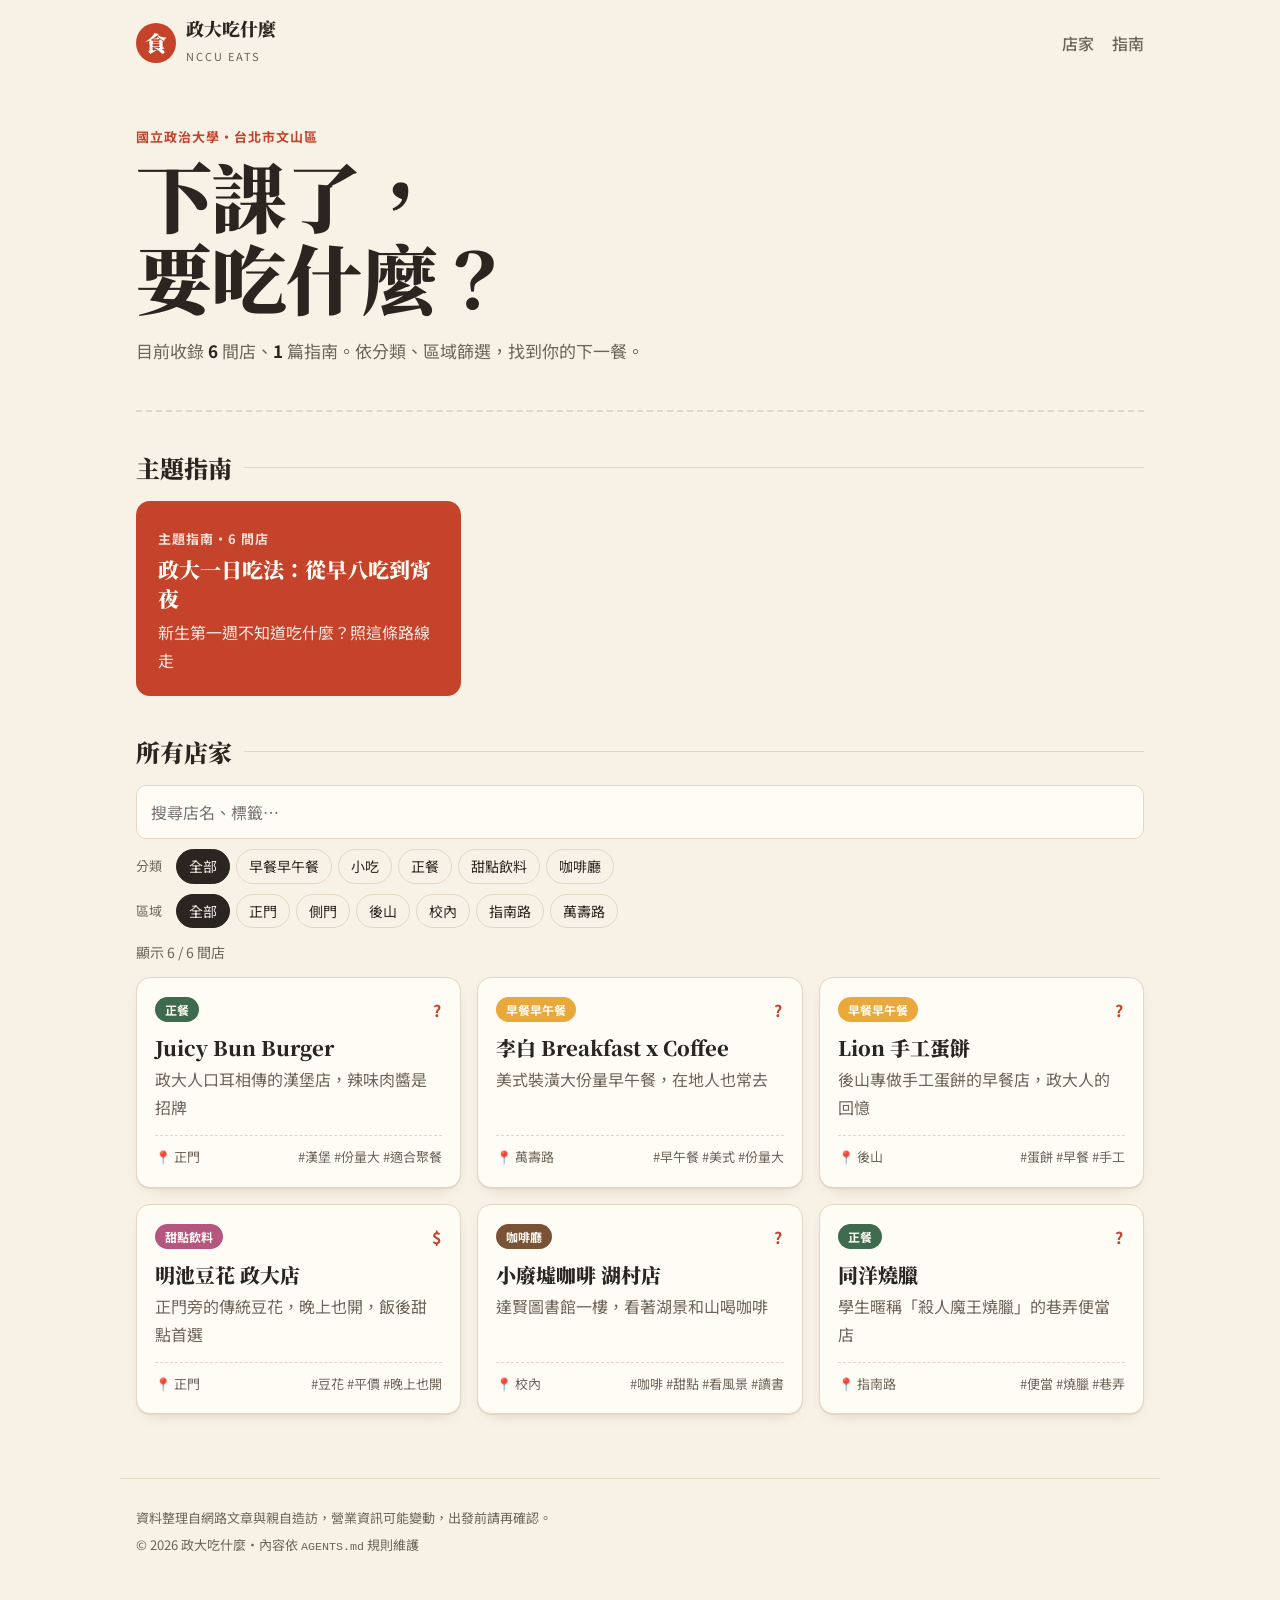
==== docs/index.html @ 663b3f47 "Update NCCU Eats site" ====
<!doctype html>
<html lang="zh-Hant-TW">
<head>
<meta charset="utf-8">
<meta name="viewport" content="width=device-width, initial-scale=1">
<title>政大吃什麼 NCCU Eats</title>
<meta name="description" content="政大周邊美食整理：依分類、區域找到下一餐。">
<link rel="preconnect" href="https://fonts.googleapis.com">
<link rel="preconnect" href="https://fonts.gstatic.com" crossorigin>
<link href="https://fonts.googleapis.com/css2?family=Noto+Sans+TC:wght@400;500;700&family=Noto+Serif+TC:wght@600;900&display=swap" rel="stylesheet">
<link rel="stylesheet" href="assets/style.css">
</head>
<body>
<header class="site-header">
  <a class="brand" href="index.html"><span class="brand-mark">食</span><span><b>政大吃什麼</b><small>NCCU Eats</small></span></a>
  <nav><a href="index.html#shops">店家</a><a href="index.html#guides">指南</a></nav>
</header>
<main>

<section class="hero">
  <p class="kicker">國立政治大學・台北市文山區</p>
  <h1>下課了，<br>要吃什麼？</h1>
  <p class="lead">目前收錄 <b>6</b> 間店、<b>1</b> 篇指南。依分類、區域篩選，找到你的下一餐。</p>
</section>

<section id="guides" class="section">
  <h2 class="section-title">主題指南</h2>
  <div class="guide-grid"><a class="guide-card" href="guides/one-day-eating-route.html">
  <span class="kicker">主題指南・6 間店</span>
  <h3>政大一日吃法：從早八吃到宵夜</h3><p>新生第一週不知道吃什麼？照這條路線走</p></a></div>
</section>

<section id="shops" class="section">
  <h2 class="section-title">所有店家</h2>
  <div class="filters">
    <input id="search" type="search" placeholder="搜尋店名、標籤…" aria-label="搜尋店家">
    <div class="chip-row"><span class="chip-label">分類</span><button class="chip is-active" data-filter="category" data-value="">全部</button><button class="chip" data-filter="category" data-value="早餐早午餐">早餐早午餐</button><button class="chip" data-filter="category" data-value="小吃">小吃</button><button class="chip" data-filter="category" data-value="正餐">正餐</button><button class="chip" data-filter="category" data-value="甜點飲料">甜點飲料</button><button class="chip" data-filter="category" data-value="咖啡廳">咖啡廳</button></div>
    <div class="chip-row"><span class="chip-label">區域</span><button class="chip is-active" data-filter="area" data-value="">全部</button><button class="chip" data-filter="area" data-value="正門">正門</button><button class="chip" data-filter="area" data-value="側門">側門</button><button class="chip" data-filter="area" data-value="後山">後山</button><button class="chip" data-filter="area" data-value="校內">校內</button><button class="chip" data-filter="area" data-value="指南路">指南路</button><button class="chip" data-filter="area" data-value="萬壽路">萬壽路</button></div>
  </div>
  <p class="result-count" id="count" aria-live="polite"></p>
  <div class="card-grid" id="cards">
<a class="card" href="restaurants/juicy-bun-burger.html" data-category="正餐" data-area="正門" data-search="juicy bun burger 政大人口耳相傳的漢堡店，辣味肉醬是招牌 正門 正餐 漢堡 份量大 適合聚餐">
  <div class="card-top"><span class="badge cat-meal">正餐</span><span class="price" title="價位待確認">?</span></div>
  <h3>Juicy Bun Burger</h3>
  <p>政大人口耳相傳的漢堡店，辣味肉醬是招牌</p>
  <div class="card-foot"><span class="area">📍 正門</span><span class="tags">#漢堡 #份量大 #適合聚餐</span></div>
</a>
<a class="card" href="restaurants/li-bai-breakfast.html" data-category="早餐早午餐" data-area="萬壽路" data-search="李白 breakfast x coffee 美式裝潢大份量早午餐，在地人也常去 萬壽路 早餐早午餐 早午餐 美式 份量大">
  <div class="card-top"><span class="badge cat-brunch">早餐早午餐</span><span class="price" title="價位待確認">?</span></div>
  <h3>李白 Breakfast x Coffee</h3>
  <p>美式裝潢大份量早午餐，在地人也常去</p>
  <div class="card-foot"><span class="area">📍 萬壽路</span><span class="tags">#早午餐 #美式 #份量大</span></div>
</a>
<a class="card" href="restaurants/lion-egg-crepe.html" data-category="早餐早午餐" data-area="後山" data-search="lion 手工蛋餅 後山專做手工蛋餅的早餐店，政大人的回憶 後山 早餐早午餐 蛋餅 早餐 手工">
  <div class="card-top"><span class="badge cat-brunch">早餐早午餐</span><span class="price" title="價位待確認">?</span></div>
  <h3>Lion 手工蛋餅</h3>
  <p>後山專做手工蛋餅的早餐店，政大人的回憶</p>
  <div class="card-foot"><span class="area">📍 後山</span><span class="tags">#蛋餅 #早餐 #手工</span></div>
</a>
<a class="card" href="restaurants/ming-chi-douhua.html" data-category="甜點飲料" data-area="正門" data-search="明池豆花 政大店 正門旁的傳統豆花，晚上也開，飯後甜點首選 正門 甜點飲料 豆花 平價 晚上也開">
  <div class="card-top"><span class="badge cat-dessert">甜點飲料</span><span class="price" title="150 元內">$</span></div>
  <h3>明池豆花 政大店</h3>
  <p>正門旁的傳統豆花，晚上也開，飯後甜點首選</p>
  <div class="card-foot"><span class="area">📍 正門</span><span class="tags">#豆花 #平價 #晚上也開</span></div>
</a>
<a class="card" href="restaurants/ruins-coffee-lake.html" data-category="咖啡廳" data-area="校內" data-search="小廢墟咖啡 湖村店 達賢圖書館一樓，看著湖景和山喝咖啡 校內 咖啡廳 咖啡 甜點 看風景 讀書">
  <div class="card-top"><span class="badge cat-cafe">咖啡廳</span><span class="price" title="價位待確認">?</span></div>
  <h3>小廢墟咖啡 湖村店</h3>
  <p>達賢圖書館一樓，看著湖景和山喝咖啡</p>
  <div class="card-foot"><span class="area">📍 校內</span><span class="tags">#咖啡 #甜點 #看風景 #讀書</span></div>
</a>
<a class="card" href="restaurants/tong-yang-bbq.html" data-category="正餐" data-area="指南路" data-search="同洋燒臘 學生暱稱「殺人魔王燒臘」的巷弄便當店 指南路 正餐 便當 燒臘 巷弄">
  <div class="card-top"><span class="badge cat-meal">正餐</span><span class="price" title="價位待確認">?</span></div>
  <h3>同洋燒臘</h3>
  <p>學生暱稱「殺人魔王燒臘」的巷弄便當店</p>
  <div class="card-foot"><span class="area">📍 指南路</span><span class="tags">#便當 #燒臘 #巷弄</span></div>
</a>
  </div>
  <p class="empty" id="empty" hidden>找不到符合的店家，換個條件試試，或依照 AGENTS.md 新增一間吧！</p>
</section>

</main>
<footer class="site-footer">
  <p>資料整理自網路文章與親自造訪，營業資訊可能變動，出發前請再確認。</p>
  <p>© 2026 政大吃什麼・內容依 <code>AGENTS.md</code> 規則維護</p>
</footer>
<script src="assets/app.js"></script>
</body>
</html>
---- docs/assets/style.css ----
/* 政大吃什麼 — 樣式表
   規則：所有顏色只能使用 :root 裡的變數（見 AGENTS.md 第 10 節） */

:root {
  --paper: #f7f1e6;
  --card: #fffcf6;
  --ink: #2a2520;
  --muted: #6e6458;
  --line: #e3d7c3;
  --accent: #c4432a;
  --accent-soft: #f6dfd6;
  --tbd: #9a6b16;
  --cat-brunch: #e9a93a;
  --cat-snack: #c4432a;
  --cat-meal: #3e6b4e;
  --cat-dessert: #b5567f;
  --cat-cafe: #7a5236;
  --radius: 14px;
  --shadow: 0 1px 0 var(--line), 0 6px 18px -12px rgba(60, 40, 20, .35);
  --serif: "Noto Serif TC", serif;
  --sans: "Noto Sans TC", system-ui, sans-serif;
}

@media (prefers-color-scheme: dark) {
  :root {
    --paper: #1d1a17;
    --card: #27231f;
    --ink: #f1e9dc;
    --muted: #b3a795;
    --line: #3b352e;
    --accent: #ec7a5f;
    --accent-soft: #3d2620;
    --tbd: #e0b55c;
    --cat-brunch: #e9b85a;
    --cat-snack: #ec7a5f;
    --cat-meal: #7fb08e;
    --cat-dessert: #df8fb1;
    --cat-cafe: #c49a76;
    --shadow: 0 1px 0 var(--line);
  }
}

* { box-sizing: border-box; }
html { scroll-behavior: smooth; }
body {
  margin: 0;
  background: var(--paper);
  color: var(--ink);
  font: 16px/1.75 var(--sans);
  -webkit-font-smoothing: antialiased;
}
a { color: inherit; }
main { max-width: 1040px; margin: 0 auto; padding: 0 16px 64px; }
code { font-size: .9em; }

/* ---------- 頁首 ---------- */
.site-header {
  max-width: 1040px; margin: 0 auto; padding: 18px 16px;
  display: flex; justify-content: space-between; align-items: center; gap: 12px;
}
.brand { display: flex; align-items: center; gap: 10px; text-decoration: none; }
.brand-mark {
  display: grid; place-items: center; width: 40px; height: 40px;
  background: var(--accent); color: var(--card);
  font: 900 22px/1 var(--serif); border-radius: 50%;
}
.brand b { display: block; font: 900 18px/1.2 var(--serif); }
.brand small { color: var(--muted); font-size: 11px; letter-spacing: .18em; text-transform: uppercase; }
.site-header nav { display: flex; gap: 18px; }
.site-header nav a { text-decoration: none; color: var(--muted); font-weight: 500; }
.site-header nav a:hover { color: var(--accent); }

/* ---------- 首頁 ---------- */
.hero { padding: 40px 0 28px; border-bottom: 2px dashed var(--line); }
.kicker { margin: 0 0 6px; color: var(--accent); font-size: 13px; font-weight: 700; letter-spacing: .08em; }
.hero h1 { margin: 0; font: 900 clamp(40px, 9vw, 76px)/1.08 var(--serif); letter-spacing: -.01em; }
.lead { color: var(--muted); font-size: 17px; max-width: 36em; }
.lead b { color: var(--ink); }

.section { padding-top: 40px; }
.section-title {
  font: 900 24px/1.3 var(--serif); margin: 0 0 18px;
  display: flex; align-items: center; gap: 12px;
}
.section-title::after { content: ""; flex: 1; height: 1px; background: var(--line); }

.guide-grid, .card-grid { display: grid; gap: 16px; grid-template-columns: repeat(auto-fill, minmax(260px, 1fr)); }

.guide-card {
  display: block; text-decoration: none; padding: 22px;
  background: var(--accent); color: var(--card); border-radius: var(--radius);
  transition: transform .15s;
}
.guide-card .kicker { color: inherit; opacity: .85; }
.guide-card h3 { margin: 4px 0 6px; font: 900 21px/1.35 var(--serif); }
.guide-card p { margin: 0; opacity: .9; }
.guide-card:hover { transform: translateY(-2px); }

/* ---------- 篩選 ---------- */
.filters { display: grid; gap: 10px; margin-bottom: 8px; }
#search {
  width: 100%; padding: 12px 14px; font: inherit; color: var(--ink);
  background: var(--card); border: 1px solid var(--line); border-radius: 10px;
}
#search:focus { outline: 2px solid var(--accent); outline-offset: 1px; }
.chip-row { display: flex; flex-wrap: wrap; align-items: center; gap: 6px; }
.chip-label { font-size: 13px; color: var(--muted); width: 2.6em; }
.chip {
  font: inherit; font-size: 14px; padding: 4px 12px; cursor: pointer;
  color: var(--ink); background: transparent; border: 1px solid var(--line); border-radius: 999px;
}
.chip:hover { border-color: var(--accent); }
.chip.is-active { background: var(--ink); color: var(--paper); border-color: var(--ink); }
.result-count { color: var(--muted); font-size: 14px; margin: 12px 0; }
.empty { color: var(--muted); text-align: center; padding: 32px 0; }

/* ---------- 店家卡片 ---------- */
.card {
  display: flex; flex-direction: column; text-decoration: none; padding: 18px;
  background: var(--card); border: 1px solid var(--line); border-radius: var(--radius);
  box-shadow: var(--shadow); transition: transform .15s, border-color .15s;
}
.card:hover { transform: translateY(-2px); border-color: var(--accent); }
.card[hidden] { display: none; }
.card h3 { margin: 10px 0 4px; font: 900 20px/1.35 var(--serif); }
.card p { margin: 0 0 14px; color: var(--muted); flex: 1; }
.card-top, .card-foot { display: flex; justify-content: space-between; align-items: center; gap: 8px; }
.card-foot { font-size: 13px; color: var(--muted); border-top: 1px dashed var(--line); padding-top: 10px; }
.tags { color: var(--muted); font-size: 13px; }
.price { font-weight: 700; color: var(--accent); letter-spacing: .1em; }

.badge {
  font-size: 12px; font-weight: 700; padding: 2px 10px; border-radius: 999px;
  color: var(--card); background: var(--muted);
}
.cat-brunch  { background: var(--cat-brunch); }
.cat-snack   { background: var(--cat-snack); }
.cat-meal    { background: var(--cat-meal); }
.cat-dessert { background: var(--cat-dessert); }
.cat-cafe    { background: var(--cat-cafe); }

/* ---------- 內頁 ---------- */
.detail { max-width: 680px; margin: 0 auto; padding-top: 16px; }
.back { display: inline-block; color: var(--muted); text-decoration: none; font-size: 14px; margin-bottom: 18px; }
.back:hover { color: var(--accent); }
.detail-head { padding-bottom: 18px; border-bottom: 2px dashed var(--line); }
.detail-head .card-top { justify-content: flex-start; font-size: 14px; color: var(--muted); }
.detail h1 { font: 900 clamp(30px, 7vw, 44px)/1.2 var(--serif); margin: 10px 0 6px; }

.facts {
  margin: 22px 0; padding: 6px 18px; background: var(--card);
  border: 1px solid var(--line); border-radius: var(--radius);
}
.facts div { display: grid; grid-template-columns: 5.5em 1fr; gap: 8px; padding: 10px 0; border-bottom: 1px dashed var(--line); }
.facts div:last-child { border-bottom: 0; }
.facts dt { color: var(--muted); font-size: 14px; }
.facts dd { margin: 0; overflow-wrap: anywhere; }
.facts a { color: var(--accent); white-space: nowrap; }
.tbd { color: var(--tbd); }

.prose h2 { font: 900 22px/1.4 var(--serif); margin: 30px 0 8px; }
.prose h2::before { content: "◆ "; color: var(--accent); font-size: .7em; vertical-align: .15em; }
.prose ul { padding-left: 1.2em; }
.prose li { margin: 4px 0; }
.prose li::marker { color: var(--accent); }
.prose blockquote {
  margin: 24px 0; padding: 12px 16px; border-left: 4px solid var(--accent);
  background: var(--accent-soft); border-radius: 0 10px 10px 0;
}
.shop-link { color: var(--accent); font-weight: 700; text-decoration-thickness: 2px; text-underline-offset: 3px; }

.related, .sources { margin-top: 36px; padding-top: 18px; border-top: 1px solid var(--line); }
.related h2, .sources h2 { font-size: 15px; color: var(--muted); margin: 0 0 6px; }
.related a, .sources a { color: var(--accent); }
.sources ul, .related ul { margin: 0; padding-left: 1.2em; font-size: 14px; }

/* ---------- 頁尾 ---------- */
.site-footer {
  max-width: 1040px; margin: 0 auto; padding: 24px 16px 40px;
  border-top: 1px solid var(--line); color: var(--muted); font-size: 13px;
}
.site-footer p { margin: 4px 0; }

@media (max-width: 480px) {
  .site-header nav { gap: 12px; }
  .facts div { grid-template-columns: 1fr; gap: 0; }
}
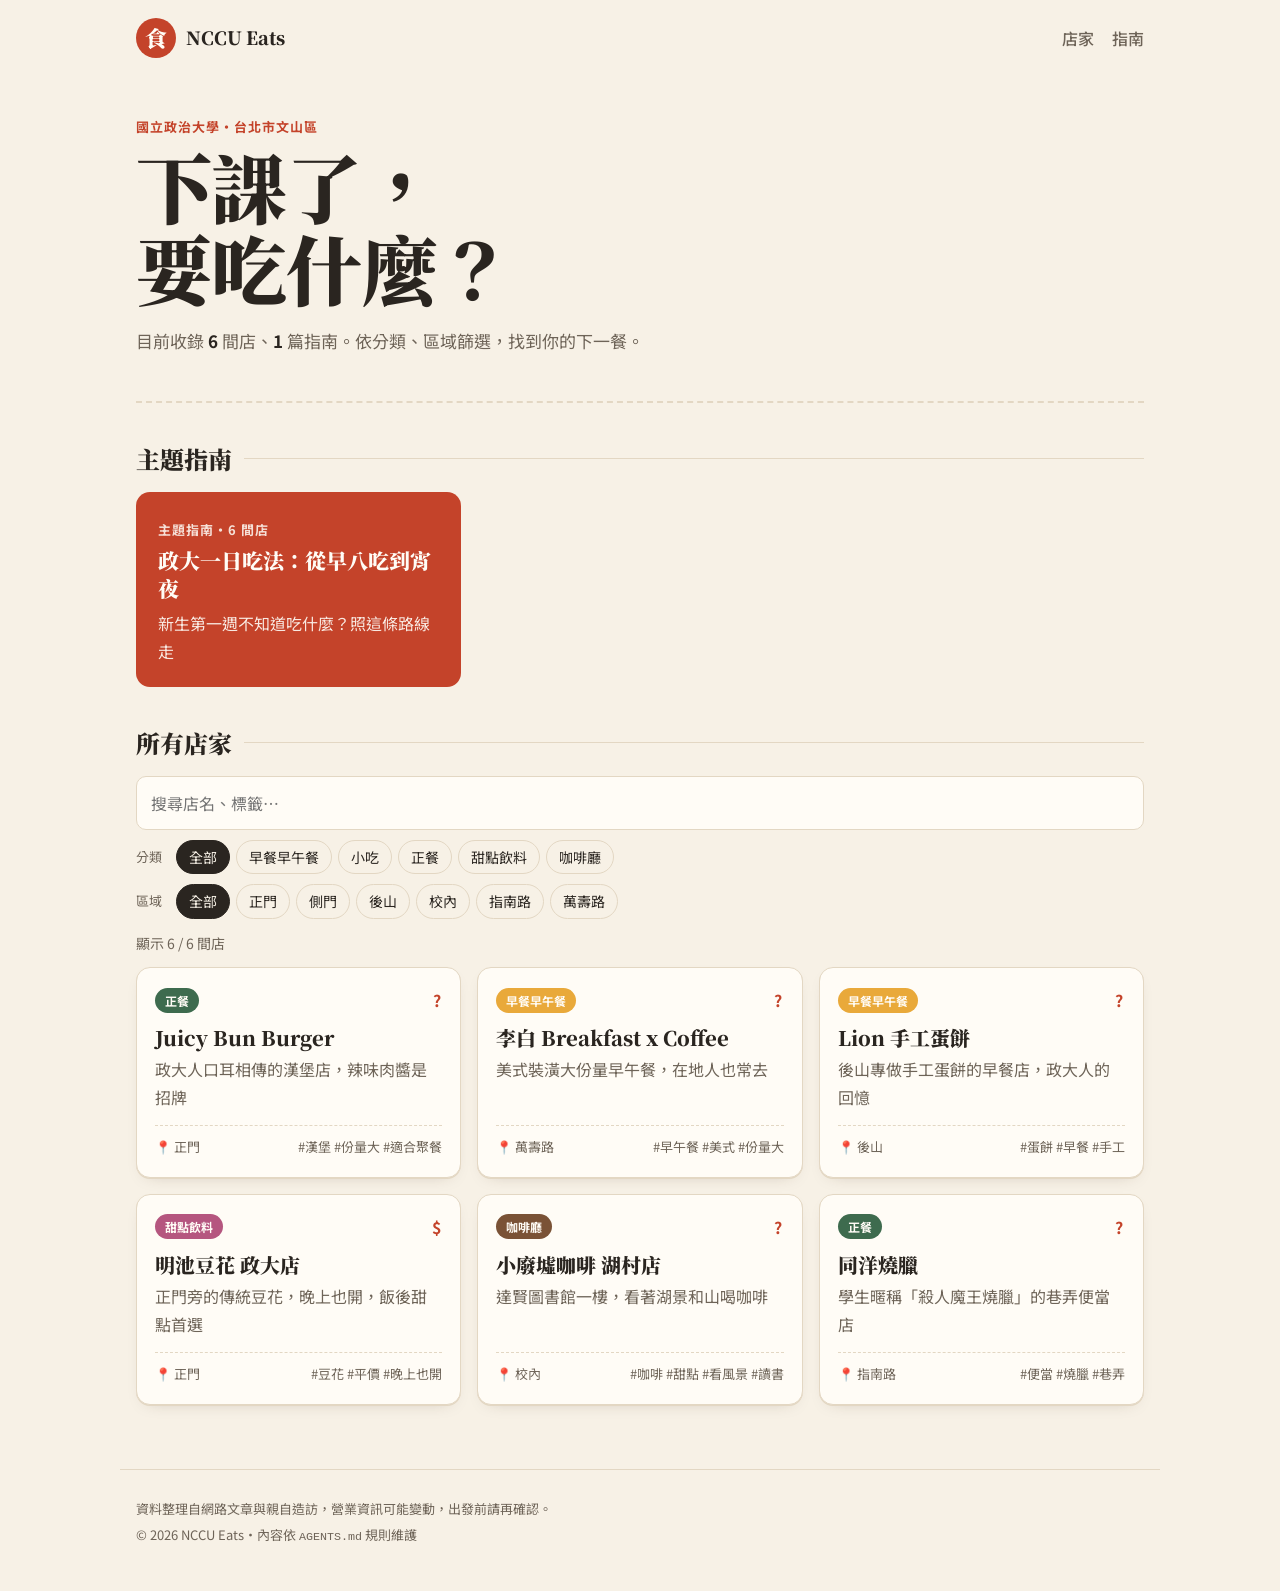
==== commit 1bfdb9b9: "Update NCCU Eats site" ====
--- a/docs/index.html
+++ b/docs/index.html
@@ -3,7 +3,7 @@
 <head>
 <meta charset="utf-8">
 <meta name="viewport" content="width=device-width, initial-scale=1">
-<title>政大吃什麼 NCCU Eats</title>
+<title>NCCU Eats</title>
 <meta name="description" content="政大周邊美食整理：依分類、區域找到下一餐。">
 <link rel="preconnect" href="https://fonts.googleapis.com">
 <link rel="preconnect" href="https://fonts.gstatic.com" crossorigin>
@@ -12,24 +12,21 @@
 </head>
 <body>
 <header class="site-header">
-  <a class="brand" href="index.html"><span class="brand-mark">食</span><span><b>政大吃什麼</b><small>NCCU Eats</small></span></a>
+  <a class="brand" href="index.html"><span class="brand-mark">食</span><span><b>NCCU Eats</b><small></small></span></a>
   <nav><a href="index.html#shops">店家</a><a href="index.html#guides">指南</a></nav>
 </header>
 <main>
-
 <section class="hero">
   <p class="kicker">國立政治大學・台北市文山區</p>
   <h1>下課了，<br>要吃什麼？</h1>
   <p class="lead">目前收錄 <b>6</b> 間店、<b>1</b> 篇指南。依分類、區域篩選，找到你的下一餐。</p>
 </section>
-
 <section id="guides" class="section">
   <h2 class="section-title">主題指南</h2>
   <div class="guide-grid"><a class="guide-card" href="guides/one-day-eating-route.html">
   <span class="kicker">主題指南・6 間店</span>
   <h3>政大一日吃法：從早八吃到宵夜</h3><p>新生第一週不知道吃什麼？照這條路線走</p></a></div>
 </section>
-
 <section id="shops" class="section">
   <h2 class="section-title">所有店家</h2>
   <div class="filters">
@@ -38,8 +35,7 @@
     <div class="chip-row"><span class="chip-label">區域</span><button class="chip is-active" data-filter="area" data-value="">全部</button><button class="chip" data-filter="area" data-value="正門">正門</button><button class="chip" data-filter="area" data-value="側門">側門</button><button class="chip" data-filter="area" data-value="後山">後山</button><button class="chip" data-filter="area" data-value="校內">校內</button><button class="chip" data-filter="area" data-value="指南路">指南路</button><button class="chip" data-filter="area" data-value="萬壽路">萬壽路</button></div>
   </div>
   <p class="result-count" id="count" aria-live="polite"></p>
-  <div class="card-grid" id="cards">
-<a class="card" href="restaurants/juicy-bun-burger.html" data-category="正餐" data-area="正門" data-search="juicy bun burger 政大人口耳相傳的漢堡店，辣味肉醬是招牌 正門 正餐 漢堡 份量大 適合聚餐">
+  <div class="card-grid" id="cards"><a class="card" href="restaurants/juicy-bun-burger.html" data-category="正餐" data-area="正門" data-search="juicy bun burger 政大人口耳相傳的漢堡店，辣味肉醬是招牌 正門 正餐 漢堡 份量大 適合聚餐">
   <div class="card-top"><span class="badge cat-meal">正餐</span><span class="price" title="價位待確認">?</span></div>
   <h3>Juicy Bun Burger</h3>
   <p>政大人口耳相傳的漢堡店，辣味肉醬是招牌</p>
@@ -74,16 +70,13 @@
   <h3>同洋燒臘</h3>
   <p>學生暱稱「殺人魔王燒臘」的巷弄便當店</p>
   <div class="card-foot"><span class="area">📍 指南路</span><span class="tags">#便當 #燒臘 #巷弄</span></div>
-</a>
-  </div>
+</a></div>
   <p class="empty" id="empty" hidden>找不到符合的店家，換個條件試試，或依照 AGENTS.md 新增一間吧！</p>
-</section>
-
-</main>
+</section></main>
 <footer class="site-footer">
   <p>資料整理自網路文章與親自造訪，營業資訊可能變動，出發前請再確認。</p>
-  <p>© 2026 政大吃什麼・內容依 <code>AGENTS.md</code> 規則維護</p>
+  <p>© 2026 NCCU Eats・內容依 <code>AGENTS.md</code> 規則維護</p>
 </footer>
 <script src="assets/app.js"></script>
 </body>
-</html>
+</html>
